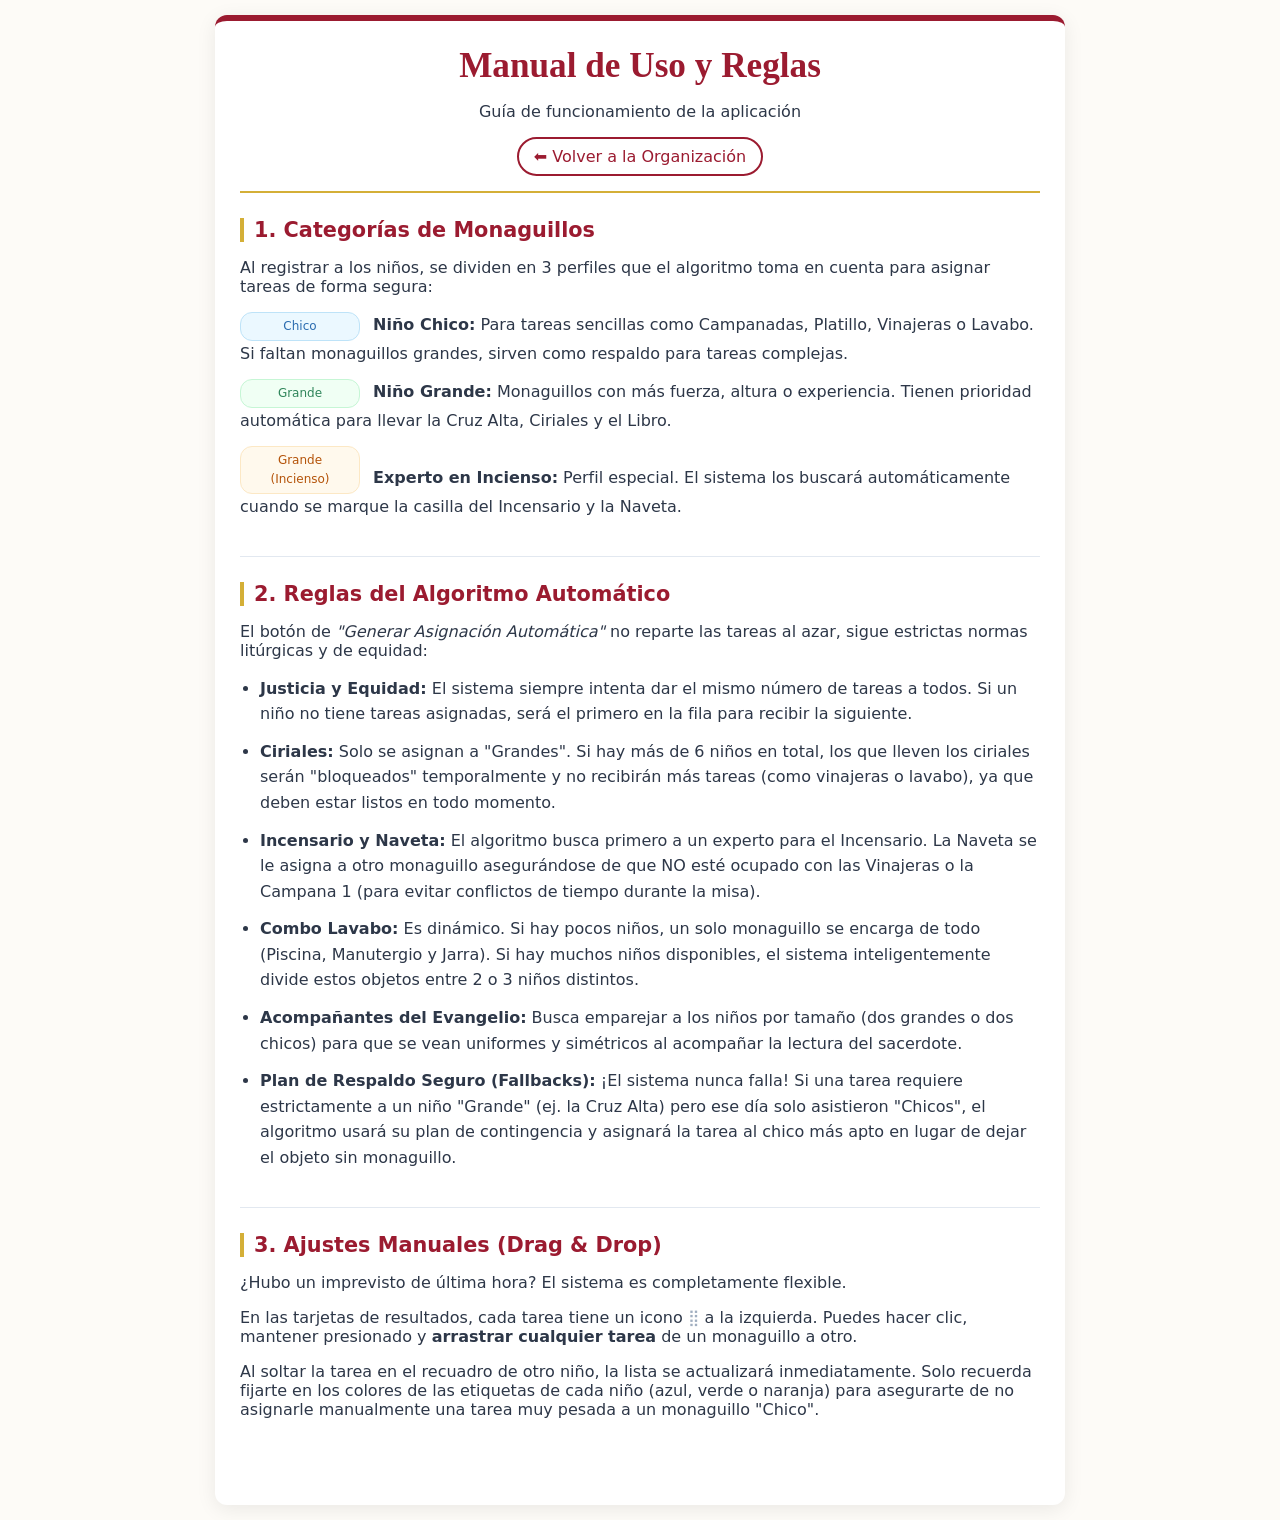
==== reglas.html @ 80d31a85 "mejoras" ====
<!DOCTYPE html>
<html lang="es">
<head>
    <meta charset="UTF-8">
    <meta name="viewport" content="width=device-width, initial-scale=1.0">
    <title>Manual y Reglas - Organizador de Monaguillos</title>
    <link rel="stylesheet" href="style.css">
    
    <!-- PWA Meta Tags -->
    <meta name="theme-color" content="#9B1B30">
    <style>
        .rule-list { list-style-type: disc; padding-left: 20px; line-height: 1.6; }
        .rule-list li { margin-bottom: 12px; }
        .badge-preview { font-size: 0.75rem; padding: 4px 8px; border-radius: 12px; font-weight: 500; display: inline-block; margin-right: 8px; width: 120px; text-align: center;}
        .badge-chico { background-color: #ebf8ff; color: #2b6cb0; border: 1px solid #bee3f8; }
        .badge-grande { background-color: #f0fff4; color: #2f855a; border: 1px solid #c6f6d5; }
        .badge-expert { background-color: #fff9ed; color: #b45309; border: 1px solid #fce8c5; }
    </style>
</head>
<body>
<div class="container">
    <div class="header">
        <h1>Manual de Uso y Reglas</h1>
        <p>Guía de funcionamiento de la aplicación</p>
        <div style="margin-top: 15px;">
            <a href="index.html" class="btn-outline" style="text-decoration: none; display: inline-block; padding: 8px 15px; border-radius: 20px;">⬅ Volver a la Organización</a>
        </div>
    </div>

    <div class="section">
        <h2>1. Categorías de Monaguillos</h2>
        <p style="margin-bottom: 15px;">Al registrar a los niños, se dividen en 3 perfiles que el algoritmo toma en cuenta para asignar tareas de forma segura:</p>
        <ul class="rule-list" style="list-style-type: none; padding-left: 0;">
            <li><span class="badge-preview badge-chico">Chico</span> <strong>Niño Chico:</strong> Para tareas sencillas como Campanadas, Platillo, Vinajeras o Lavabo. Si faltan monaguillos grandes, sirven como respaldo para tareas complejas.</li>
            <li><span class="badge-preview badge-grande">Grande</span> <strong>Niño Grande:</strong> Monaguillos con más fuerza, altura o experiencia. Tienen prioridad automática para llevar la Cruz Alta, Ciriales y el Libro.</li>
            <li><span class="badge-preview badge-expert">Grande (Incienso)</span> <strong>Experto en Incienso:</strong> Perfil especial. El sistema los buscará automáticamente cuando se marque la casilla del Incensario y la Naveta.</li>
        </ul>
    </div>

    <div class="section">
        <h2>2. Reglas del Algoritmo Automático</h2>
        <p style="margin-bottom: 15px;">El botón de <em>"Generar Asignación Automática"</em> no reparte las tareas al azar, sigue estrictas normas litúrgicas y de equidad:</p>
        <ul class="rule-list">
            <li><strong>Justicia y Equidad:</strong> El sistema siempre intenta dar el mismo número de tareas a todos. Si un niño no tiene tareas asignadas, será el primero en la fila para recibir la siguiente.</li>
            <li><strong>Ciriales:</strong> Solo se asignan a "Grandes". Si hay más de 6 niños en total, los que lleven los ciriales serán "bloqueados" temporalmente y no recibirán más tareas (como vinajeras o lavabo), ya que deben estar listos en todo momento.</li>
            <li><strong>Incensario y Naveta:</strong> El algoritmo busca primero a un experto para el Incensario. La Naveta se le asigna a otro monaguillo asegurándose de que NO esté ocupado con las Vinajeras o la Campana 1 (para evitar conflictos de tiempo durante la misa).</li>
            <li><strong>Combo Lavabo:</strong> Es dinámico. Si hay pocos niños, un solo monaguillo se encarga de todo (Piscina, Manutergio y Jarra). Si hay muchos niños disponibles, el sistema inteligentemente divide estos objetos entre 2 o 3 niños distintos.</li>
            <li><strong>Acompañantes del Evangelio:</strong> Busca emparejar a los niños por tamaño (dos grandes o dos chicos) para que se vean uniformes y simétricos al acompañar la lectura del sacerdote.</li>
            <li><strong>Plan de Respaldo Seguro (Fallbacks):</strong> ¡El sistema nunca falla! Si una tarea requiere estrictamente a un niño "Grande" (ej. la Cruz Alta) pero ese día solo asistieron "Chicos", el algoritmo usará su plan de contingencia y asignará la tarea al chico más apto en lugar de dejar el objeto sin monaguillo.</li>
        </ul>
    </div>

    <div class="section" style="border: none;">
        <h2>3. Ajustes Manuales (Drag & Drop)</h2>
        <p>¿Hubo un imprevisto de última hora? El sistema es completamente flexible.</p>
        <p>En las tarjetas de resultados, cada tarea tiene un icono <span style="color: #a0aec0;">⣿</span> a la izquierda. Puedes hacer clic, mantener presionado y <strong>arrastrar cualquier tarea</strong> de un monaguillo a otro.</p>
        <p>Al soltar la tarea en el recuadro de otro niño, la lista se actualizará inmediatamente. Solo recuerda fijarte en los colores de las etiquetas de cada niño (azul, verde o naranja) para asegurarte de no asignarle manualmente una tarea muy pesada a un monaguillo "Chico".</p>
    </div>
</div>
</body>
</html>
---- style.css ----
:root {
    --primary: #9B1B30;
    --primary-hover: #7a1526;
    --accent: #D4AF37;
    --surface: #ffffff;
    --background: #fdfbf7;
    --text: #2d3748;
    --border: #e2e8f0;
}

* { box-sizing: border-box; }

body {
    font-family: 'Segoe UI', system-ui, sans-serif;
    background-color: var(--background);
    color: var(--text);
    margin: 0;
    padding: 15px;
    display: flex;
    justify-content: center;
}

.container {
    max-width: 850px;
    width: 100%;
    background: var(--surface);
    padding: 25px;
    border-radius: 12px;
    box-shadow: 0 4px 20px rgba(0, 0, 0, 0.08);
    border-top: 6px solid var(--primary);
}

.header {
    text-align: center;
    border-bottom: 2px solid var(--accent);
    padding-bottom: 15px;
    margin-bottom: 25px;
}

h1 {
    color: var(--primary);
    margin: 0 0 10px 0;
    font-family: 'Georgia', serif;
    font-size: 2.2rem;
}

h2 {
    color: var(--primary);
    font-size: 1.3rem;
    border-left: 4px solid var(--accent);
    padding-left: 10px;
    margin-bottom: 15px;
}

h3 { font-size: 1rem; color: #4a5568; margin-bottom: 10px; }

.section {
    margin-bottom: 25px;
    padding-bottom: 20px;
    border-bottom: 1px solid var(--border);
}

.form-group { display: flex; gap: 10px; flex-wrap: wrap; margin-top: 10px;}

input[type="text"], select {
    flex: 1;
    min-width: 150px;
    padding: 12px;
    border-radius: 8px;
    border: 1px solid var(--border);
    font-size: 1rem;
}

input[type="number"] {
    width: 60px;
    padding: 8px;
    border-radius: 6px;
    border: 1px solid var(--border);
}

button {
    padding: 12px 20px;
    border-radius: 8px;
    border: none;
    font-weight: bold;
    font-size: 1rem;
    cursor: pointer;
    transition: all 0.2s;
}

.btn-primary, button {
    background-color: var(--primary);
    color: white;
}
.btn-primary:hover, button:hover { background-color: var(--primary-hover); }

.btn-outline {
    background-color: transparent;
    color: var(--primary);
    border: 2px solid var(--primary);
}
.btn-outline:hover {
    background-color: var(--primary);
    color: white;
}

.quick-add {
    background: #fff9ed;
    border: 1px solid #fce8c5;
    padding: 15px;
    border-radius: 8px;
    margin-bottom: 20px;
}

.btn-group { display: flex; gap: 10px; flex-wrap: wrap; }

.grid-checkboxes {
    display: grid;
    grid-template-columns: repeat(auto-fill, minmax(280px, 1fr));
    gap: 15px;
}

.obj-item {
    display: flex;
    align-items: center;
    gap: 10px;
    background: #f8fafc;
    padding: 12px;
    border-radius: 8px;
    border: 1px solid var(--border);
}

.obj-item input[type="checkbox"] { width: 18px; height: 18px; accent-color: var(--primary); flex-shrink: 0; }

.lit-icon {
    width: 28px;
    height: 28px;
    flex-shrink: 0;
    color: var(--accent); 
}

.obj-item:has(input[id$="Libro"]),
.obj-item:has(input[id$="IncensarioNaveta"]),
.obj-item:has(input[id$="Ciriales"]) {
    border-left: 4px solid var(--primary);
}

.obj-item:has(input[id$="Libro"]) .lit-icon,
.obj-item:has(input[id$="IncensarioNaveta"]) .lit-icon,
.obj-item:has(input[id$="Ciriales"]) .lit-icon {
    color: var(--primary);
}

#kidsList { margin-top: 15px; display: flex; flex-wrap: wrap; gap: 10px; }

.kid-tag {
    display: inline-flex;
    align-items: center;
    background: #fff5f5;
    color: var(--primary);
    border: 1px solid #fed7d7;
    padding: 8px 15px;
    border-radius: 20px;
    font-weight: 500;
}

.kid-tag.expert {
    background: #fff9ed;
    border-color: #fce8c5;
    color: #b45309;
}

.results-grid {
    display: grid;
    grid-template-columns: 1fr;
    gap: 15px;
}

@media (min-width: 600px) {
    .results-grid { grid-template-columns: repeat(2, 1fr); }
}

.result-card {
    background: white;
    border: 1px solid var(--border);
    border-radius: 8px;
    padding: 15px;
    box-shadow: 0 2px 6px rgba(0,0,0,0.04);
    border-left: 4px solid var(--accent);
}

.result-card-title {
    font-weight: bold;
    color: var(--primary);
    font-size: 1.1rem;
    margin-bottom: 8px;
    border-bottom: 1px solid var(--border);
    padding-bottom: 5px;
}

.result-card-tasks {
    color: #4a5568;
    line-height: 1.5;
}

@media (max-width: 500px) {
    .form-group, .btn-group { flex-direction: column; }
    button, .btn-outline { width: 100%; }
}

/* Drag and Drop Styles */
.task-dropzone {
    margin: 0;
    padding: 10px;
    min-height: 50px;
    list-style-type: none;
    background: #fdfbf7;
    border: 2px dashed transparent;
    border-radius: 8px;
    transition: all 0.2s ease;
}

.task-dropzone.drag-over {
    background: #f1f5f9;
    border-color: var(--primary);
}

.draggable-task {
    background: white;
    border: 1px solid var(--border);
    padding: 8px 12px;
    margin-bottom: 8px;
    border-radius: 6px;
    box-shadow: 0 1px 3px rgba(0,0,0,0.05);
    display: flex;
    align-items: center;
    transition: transform 0.1s;
}

.draggable-task:active {
    transform: scale(0.98);
    box-shadow: 0 2px 8px rgba(0,0,0,0.1);
}

.draggable-task:last-child {
    margin-bottom: 0;
}

.empty-task-placeholder {
    color: #a0aec0;
    text-align: center;
    padding: 10px;
    font-size: 0.9rem;
}
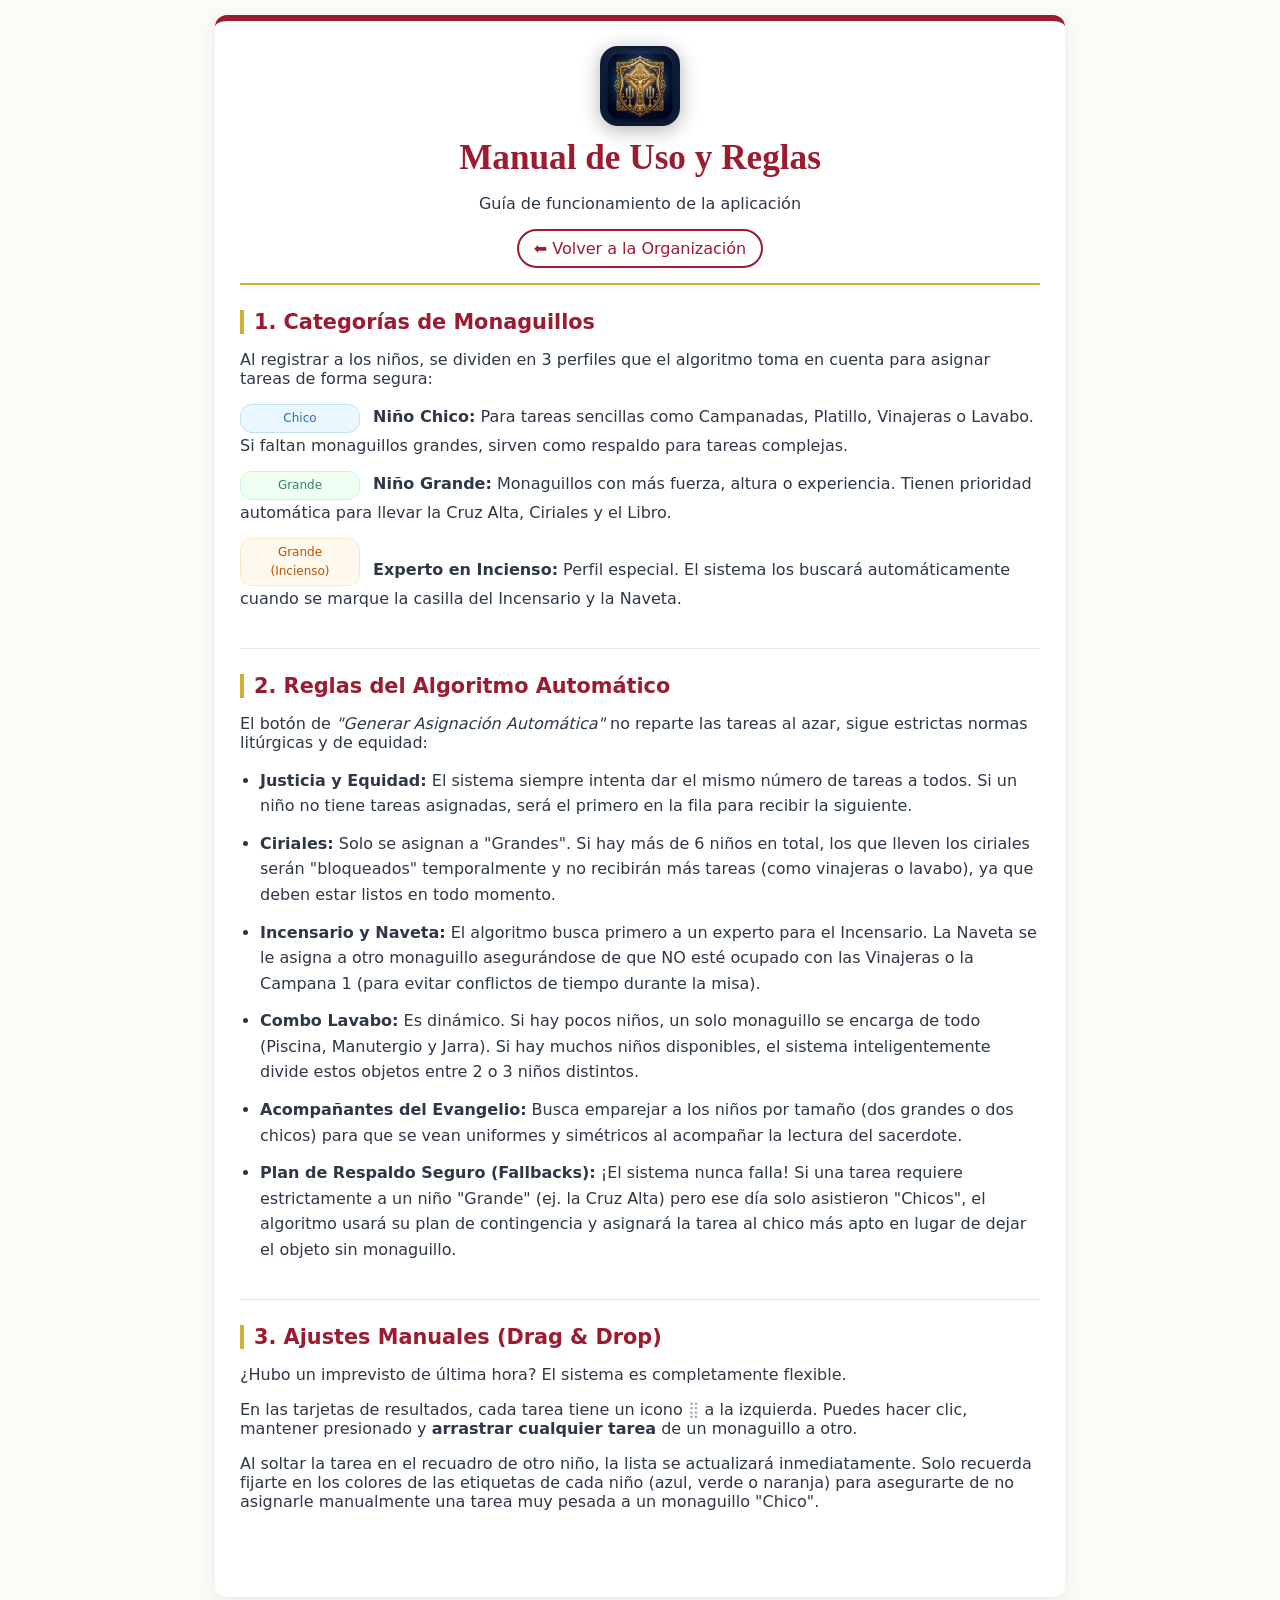
==== commit 872351ca: "mejoras" ====
--- a/reglas.html
+++ b/reglas.html
@@ -8,6 +8,8 @@
     
     <!-- PWA Meta Tags -->
     <meta name="theme-color" content="#9B1B30">
+    <link rel="icon" type="image/png" href="logo.png">
+    <link rel="apple-touch-icon" href="icon-192.png">
     <style>
         .rule-list { list-style-type: disc; padding-left: 20px; line-height: 1.6; }
         .rule-list li { margin-bottom: 12px; }
@@ -20,6 +22,9 @@
 <body>
 <div class="container">
     <div class="header">
+        <div style="display: flex; align-items: center; justify-content: center; margin-bottom: 12px;">
+            <img src="logo.png" alt="Logo Organizador de Monaguillos" style="width: 80px; height: 80px; border-radius: 18px; box-shadow: 0 4px 20px rgba(0,0,0,0.3); object-fit: cover;">
+        </div>
         <h1>Manual de Uso y Reglas</h1>
         <p>Guía de funcionamiento de la aplicación</p>
         <div style="margin-top: 15px;">
@@ -57,5 +62,24 @@
         <p>Al soltar la tarea en el recuadro de otro niño, la lista se actualizará inmediatamente. Solo recuerda fijarte en los colores de las etiquetas de cada niño (azul, verde o naranja) para asegurarte de no asignarle manualmente una tarea muy pesada a un monaguillo "Chico".</p>
     </div>
 </div>
+
+<!-- Registro del Service Worker para funcionamiento Offline y Actualización Automática -->
+<script>
+  if ('serviceWorker' in navigator) {
+    window.addEventListener('load', () => {
+      navigator.serviceWorker.register('./sw.js')
+        .then(reg => console.log('Service Worker registrado correctamente'))
+        .catch(err => console.log('Error al registrar Service Worker:', err));
+    });
+
+    let refreshing = false;
+    navigator.serviceWorker.addEventListener('controllerchange', () => {
+      if (!refreshing) {
+        refreshing = true;
+        window.location.reload();
+      }
+    });
+  }
+</script>
 </body>
 </html>
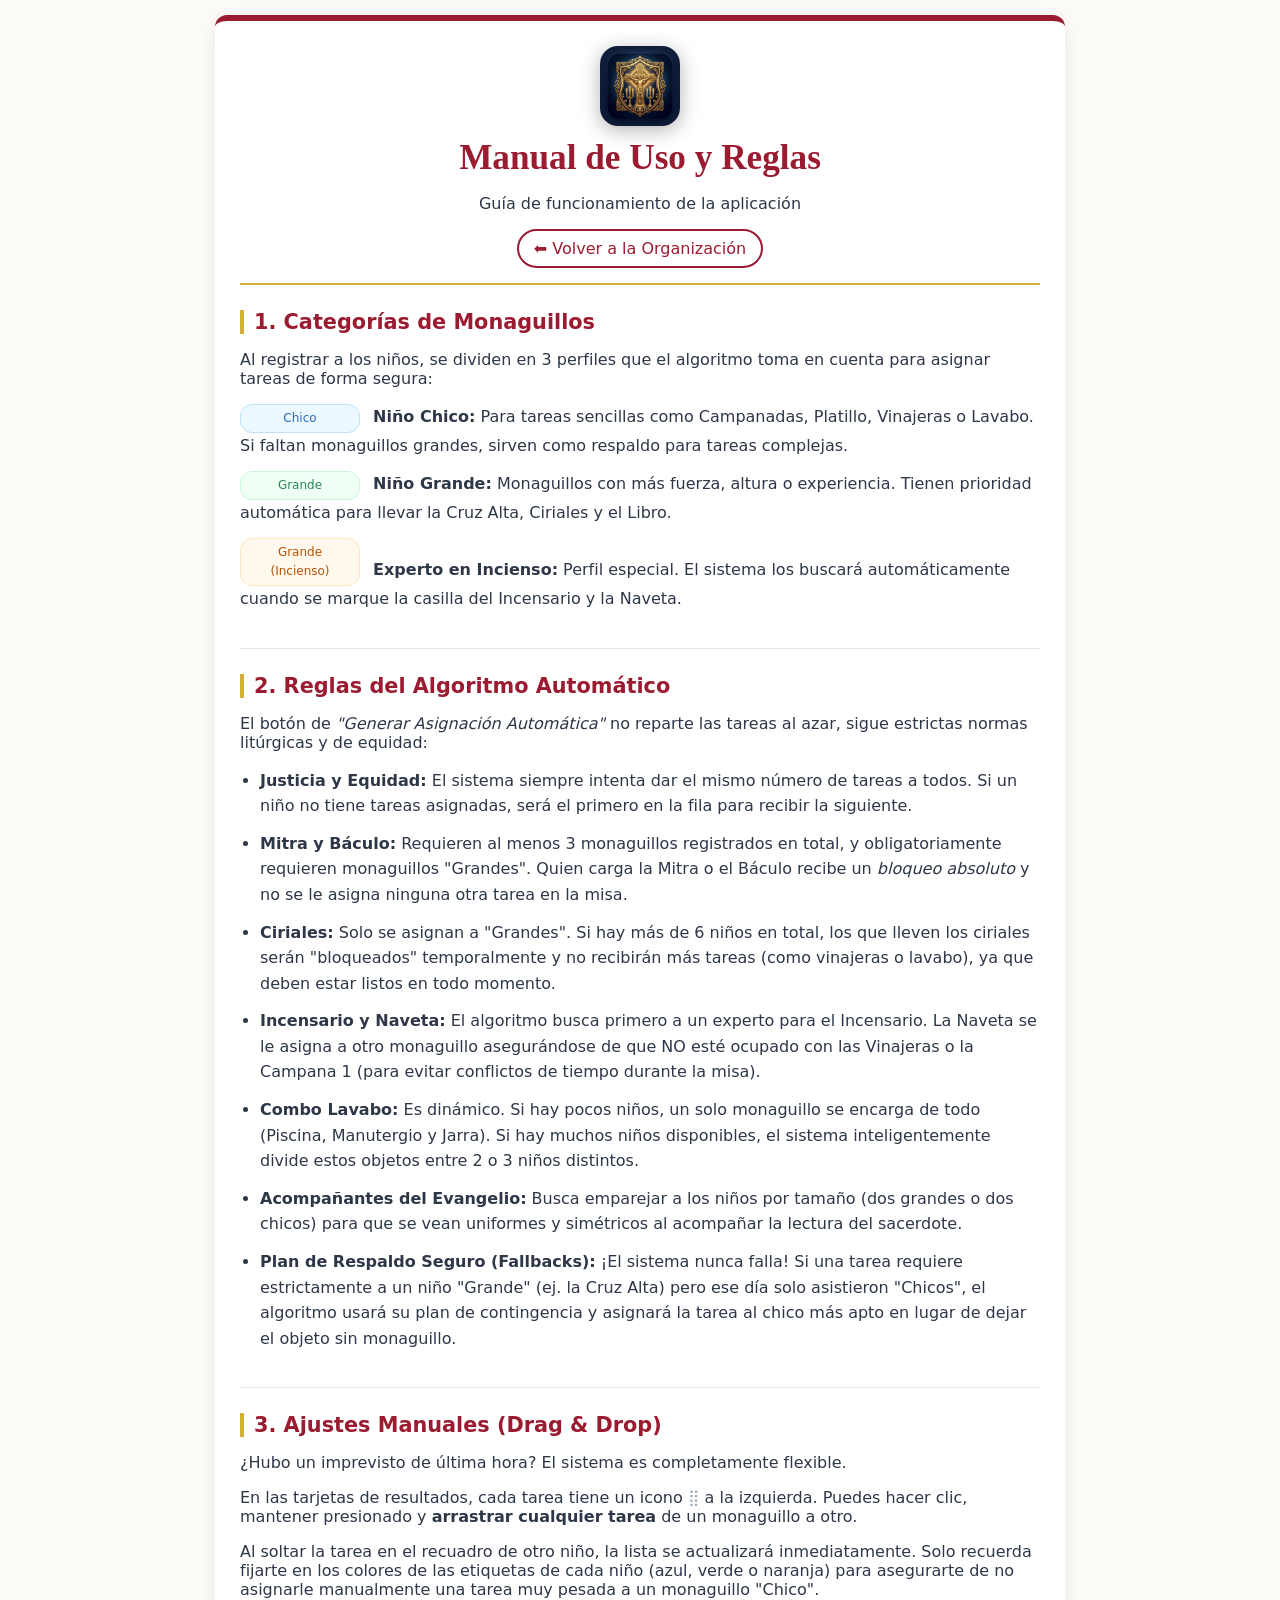
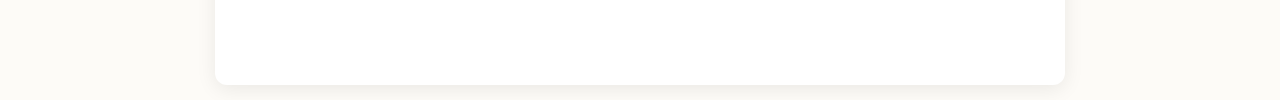
==== commit a20fb440: "mejoras de movimiento" ====
--- a/reglas.html
+++ b/reglas.html
@@ -47,6 +47,7 @@
         <p style="margin-bottom: 15px;">El botón de <em>"Generar Asignación Automática"</em> no reparte las tareas al azar, sigue estrictas normas litúrgicas y de equidad:</p>
         <ul class="rule-list">
             <li><strong>Justicia y Equidad:</strong> El sistema siempre intenta dar el mismo número de tareas a todos. Si un niño no tiene tareas asignadas, será el primero en la fila para recibir la siguiente.</li>
+            <li><strong>Mitra y Báculo:</strong> Requieren al menos 3 monaguillos registrados en total, y obligatoriamente requieren monaguillos "Grandes". Quien carga la Mitra o el Báculo recibe un <em>bloqueo absoluto</em> y no se le asigna ninguna otra tarea en la misa.</li>
             <li><strong>Ciriales:</strong> Solo se asignan a "Grandes". Si hay más de 6 niños en total, los que lleven los ciriales serán "bloqueados" temporalmente y no recibirán más tareas (como vinajeras o lavabo), ya que deben estar listos en todo momento.</li>
             <li><strong>Incensario y Naveta:</strong> El algoritmo busca primero a un experto para el Incensario. La Naveta se le asigna a otro monaguillo asegurándose de que NO esté ocupado con las Vinajeras o la Campana 1 (para evitar conflictos de tiempo durante la misa).</li>
             <li><strong>Combo Lavabo:</strong> Es dinámico. Si hay pocos niños, un solo monaguillo se encarga de todo (Piscina, Manutergio y Jarra). Si hay muchos niños disponibles, el sistema inteligentemente divide estos objetos entre 2 o 3 niños distintos.</li>
